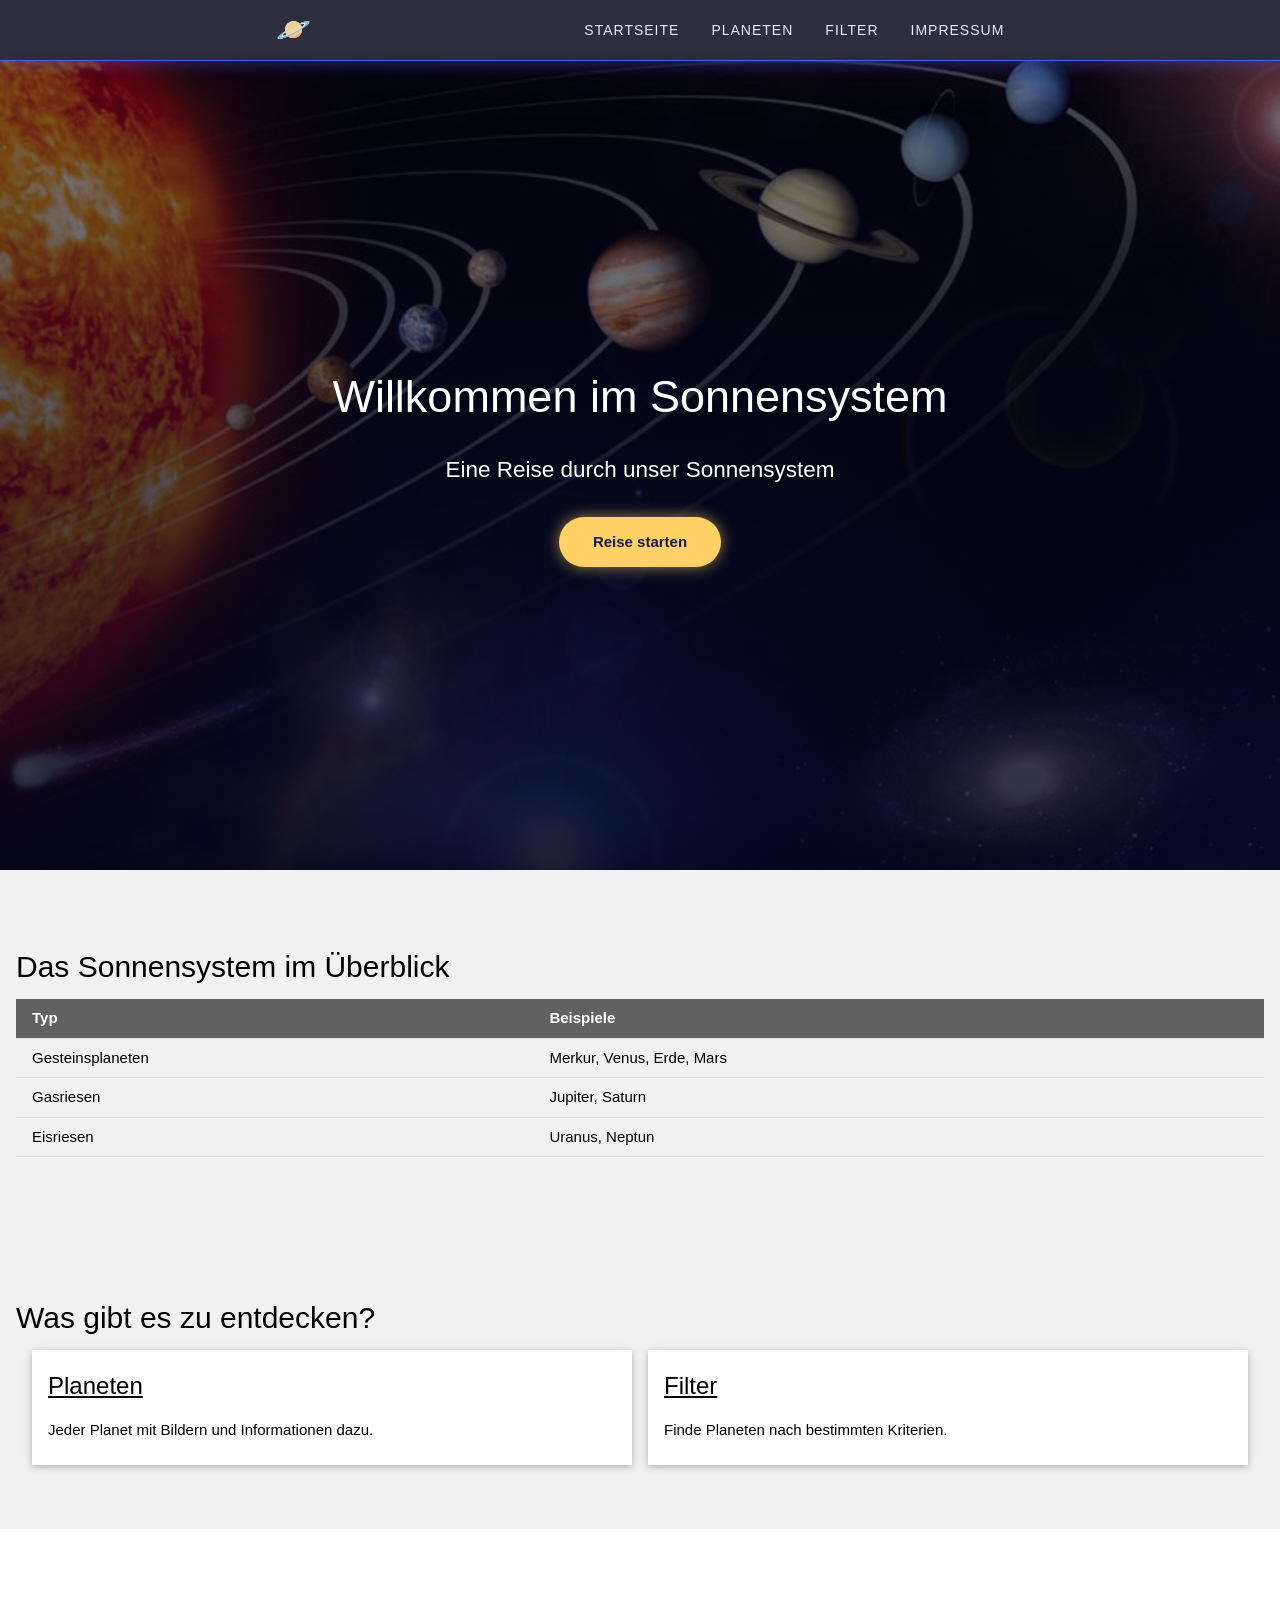
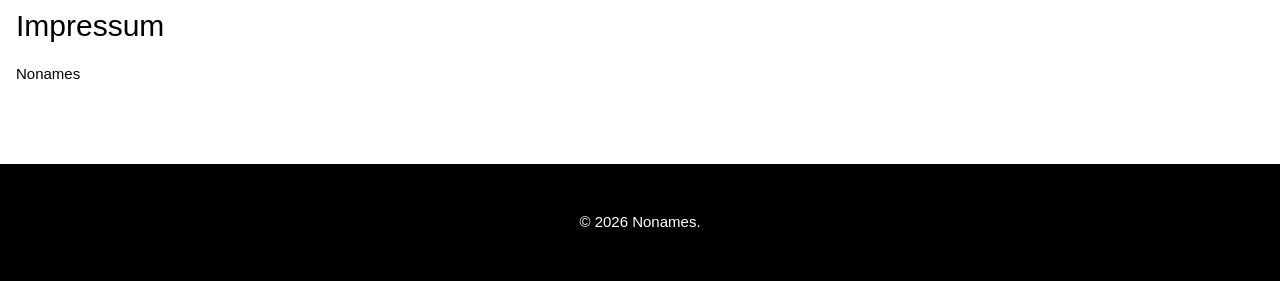
==== index.html @ 69bf3a26 "Navigation in allen Bereichen und den Startbereich gestaltet" ====
<!DOCTYPE html> 
<html lang="de">
    <head>
        <meta charset="UTF-8">
        <meta name="viewport" content="width=device-width, initial-scale=1.0">
        <title>Sonnensystem - Startseite</title>
        
        <link rel="stylesheet" href="https://www.w3schools.com/w3css/4/w3.css">
        <link rel="stylesheet" href="styles.css">    

    </head>
    <body>
        <nav id="navigation" class="w3-top">
            <div class="w3-bar nav-leiste">
            <a href="index.html" class="w3-bar-item nav-logo" aria-label="Zur Startseite">&#x1FA90;</a>

            <div>
            <a href="index.html" class="w3-bar-item nav-link">Startseite</a>
            <a href="gallery.html" class="w3-bar-item nav-link">Planeten</a>
            <a href="test.html" class="w3-bar-item nav-link">Filter</a>
            <a href="#impressum" class="w3-bar-item nav-link">Impressum</a>

            <!--<a href="quiz.html">Quiz</a> ?-->
            </div>
          </div>
        </nav>

<section id="startseite" class="hero">
    <div class="hero-text">
    <h1>Willkommen im Sonnensystem</h1>
 <p>Eine Reise durch unser Sonnensystem</p>
 <!--Button führt direkt zu den Planeten-->
 <a href="gallery.html" class="hero-button">Reise starten</a>
    </div>

</section>

<section id="allgemein" class="w3-container w3-light-grey w3-padding-64">
    <h2>Das Sonnensystem im Überblick</h2>
    <table class="w3-table w3-striped w3-bordered">
        <tr class="w3-dark-grey">
            <th>Typ</th>
            <th>Beispiele</th>
        </tr>
        <tr>
            <td>Gesteinsplaneten</td>
            <td>Merkur, Venus, Erde, Mars</td>
        </tr>
        <tr>
            <td>Gasriesen</td>
            <td>Jupiter, Saturn</td>
        </tr>
        <tr>
            <td>Eisriesen</td>
            <td>Uranus, Neptun</td>
        </tr>

    </table>
</section>

<section id="entdecken" class="w3-container w3-light-grey w3-padding-64">
    <h2>Was gibt es zu entdecken?</h2>
    <div class="w3-row-padding">
        <div class="w3-half">
        <div class="w3-card w3-white w3-padding">
        <h3><a href="gallery.html">Planeten</a></h3>
       <p> Jeder Planet mit Bildern und Informationen dazu. </p>
    </div>
    </div>

    <div class="w3-half">
        <div class="w3-card w3-white w3-padding">
        <h3><a href="test.html">Filter</a></h3>
        <p> Finde Planeten nach bestimmten Kriterien. </p>
    </div>
    </div>
    </div>
</section>

<section id="impressum" class="w3-container w3-padding-64">
    <h2>Impressum</h2>
    <p>Nonames</p>
</section>

<footer id="footer" class="w3-container w3-black w3-center w3-padding-32">
    <p>&copy; 2026 Nonames.</p>
</footer>

    </body>
</html>
---- styles.css ----
nav#navigation {
    background-color: rgba(10,10,30,0.85);
    backdrop-filter: blur(6px);
    border-bottom: 1px solid #4b5bff;
    box-shadow: 0 2px 15px rgba(75,91,255,0.4);
    z-index: 10;

}
.nav-leiste {
    background: transparent;
    padding: 0 20px;
    height: 60px; /* Höhe der Navigationsleiste */
    display: flex;
    align-items: center;
    justify-content: space-between; /*logo links, menü rechts*/

}

body {
    padding-top: 60px; /* Platz für die Navigationsleiste */
}

section {
    scroll-margin-top: 60px; /* Platz für die Navigationsleiste beim Scrollen zu einem Abschnitt */
}

.nav-logo {
    font-size: 28px;
    font-weight: bold;
    color: white;
    letter-spacing: 2px;
    text-decoration: none;
    padding: 8px 0px;
}
.logo-emoji {
    font-size: 32px;
    margin-right: 8px;
    vertical-align: middle;
}


.nav-link {
    color: #e8e8ff;
    padding: 14px 18px;
    text-decoration: none;
    text-transform: uppercase;
    font-size: 14px;
    letter-spacing: 1px;
    border-bottom: 3px solid transparent;
    transition: all 0.3s;
}
.nav-link:hover {
    color: #ffd166;
    border-bottom: 3px solid #ffd166;
}



.hero {
    min-height: 90vh;
    display: flex;
    align-items: center;
    justify-content: center;
    text-align: center;
    color: white;
    /*Dunkler Verlauf über dem Bild*/
    background: linear-gradient(rgba(5,5,30,0.5), rgba(5,5,30,0.85)),
    url("bilder/sonnensystem.jpg") center/cover no-repeat;
}

.hero-text {
    max-width: 700px;
    padding: 20px;
    animation: fadeIn 2s ease-in-out;
}
.hero h1 {
    font-size: 3rem;
    margin: 0 0 10px;
}
.hero p {
    font-size: 1.5rem;
    margin-bottom: 30px;
}
.hero-button {
    display: inline-block;
    padding: 14px 34px;
    color: #1a1a40;
    background-color: #ffd166;
    font-weight: bold;
    text-decoration: none;
    border-radius: 30px;
    box-shadow: 0 0 15px rgba(255,209,102,0.6);
    transition: all 0.3s;
}
.hero-button:hover {
    background-color: #f4a261;
    box-shadow: 0 0 25px rgba(244,162,97,0.8);
    transform: translateY(-3px);
}
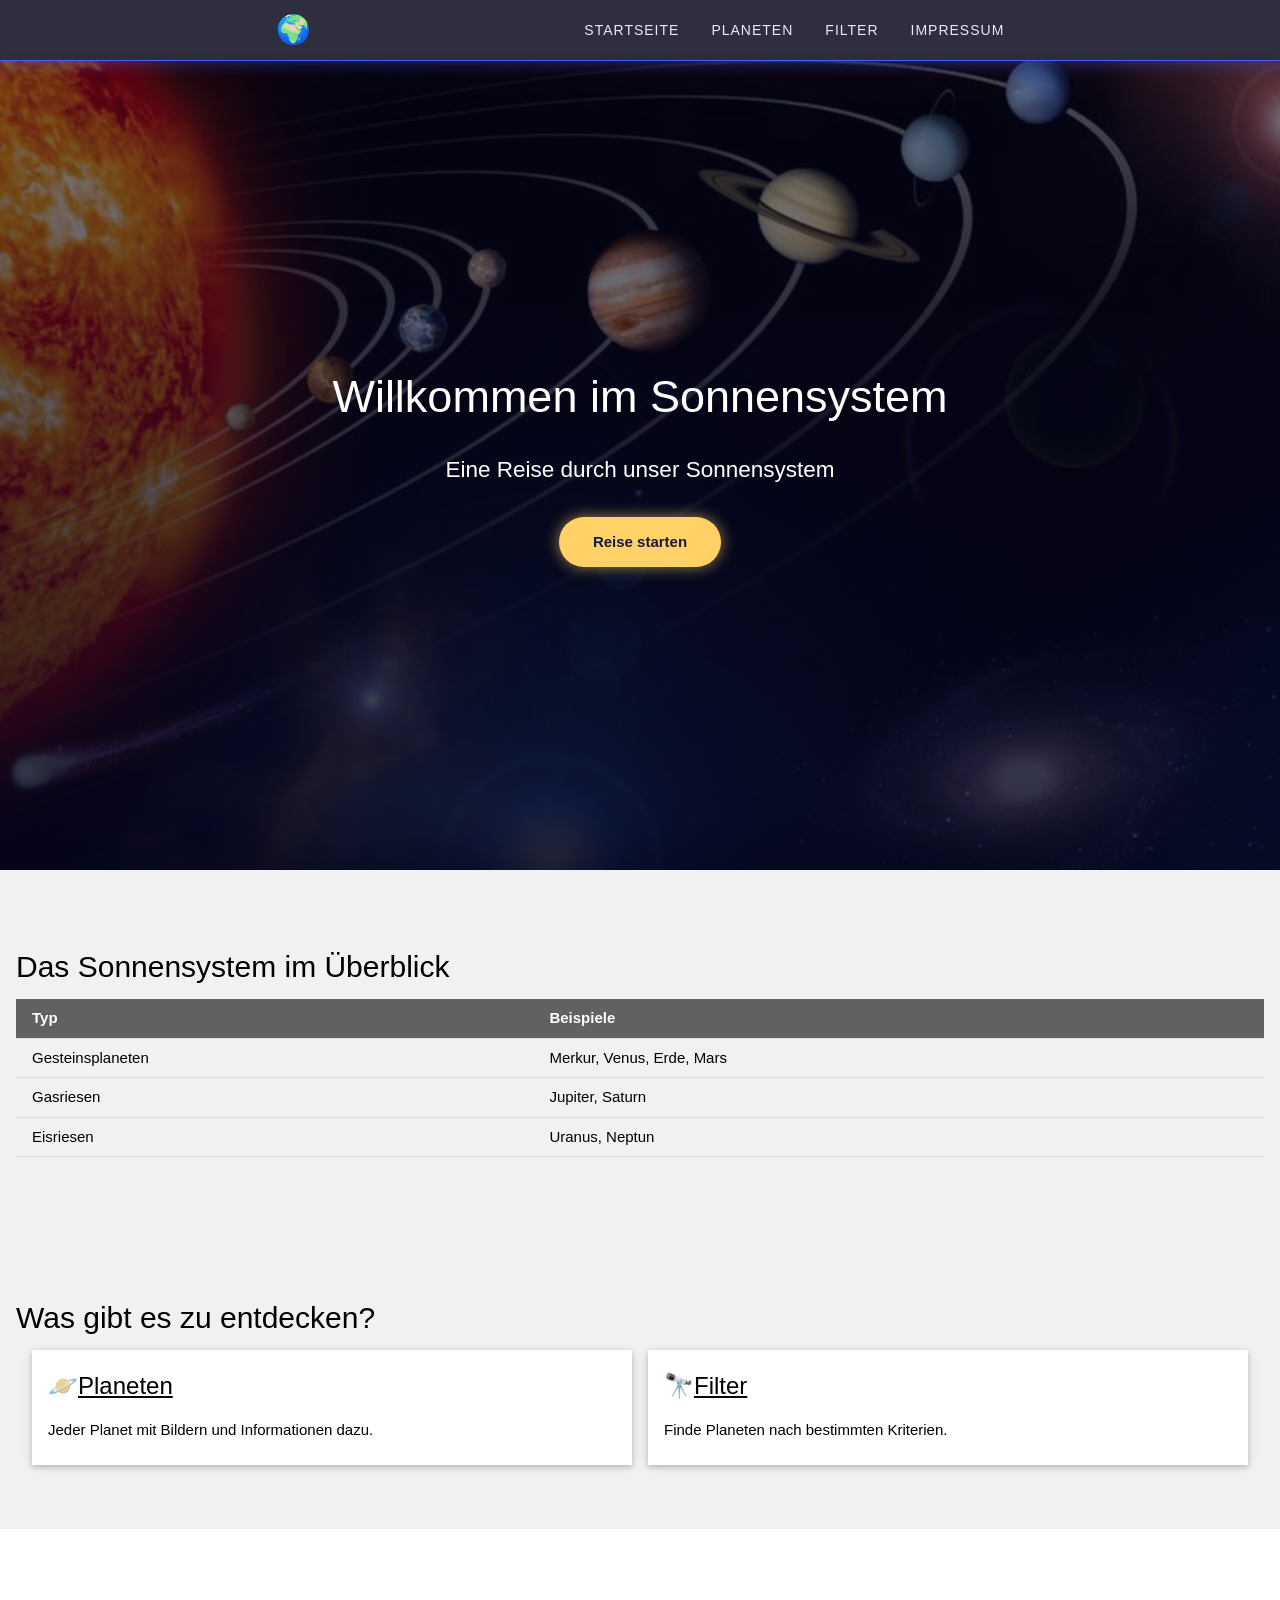
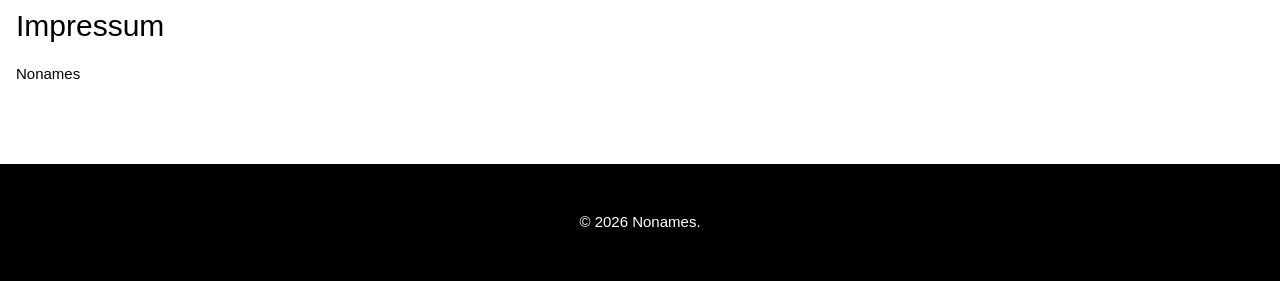
==== commit d4145409: "Style Ergänzungen und verbesserte CSS Datei" ====
--- a/index.html
+++ b/index.html
@@ -12,13 +12,13 @@
     <body>
         <nav id="navigation" class="w3-top">
             <div class="w3-bar nav-leiste">
-            <a href="index.html" class="w3-bar-item nav-logo" aria-label="Zur Startseite">&#x1FA90;</a>
+            <a href="index.html" class="w3-bar-item nav-logo" aria-label="Zur Startseite">&#x1F30D;</a>
 
             <div>
             <a href="index.html" class="w3-bar-item nav-link">Startseite</a>
             <a href="gallery.html" class="w3-bar-item nav-link">Planeten</a>
             <a href="test.html" class="w3-bar-item nav-link">Filter</a>
-            <a href="#impressum" class="w3-bar-item nav-link">Impressum</a>
+            <a href="index.html#impressum" class="w3-bar-item nav-link">Impressum</a>
 
             <!--<a href="quiz.html">Quiz</a> ?-->
             </div>
@@ -63,14 +63,14 @@
     <div class="w3-row-padding">
         <div class="w3-half">
         <div class="w3-card w3-white w3-padding">
-        <h3><a href="gallery.html">Planeten</a></h3>
+        <h3><span class="planet">&#x1FA90;</span><a href="gallery.html">Planeten</a></h3>
        <p> Jeder Planet mit Bildern und Informationen dazu. </p>
     </div>
     </div>
 
     <div class="w3-half">
         <div class="w3-card w3-white w3-padding">
-        <h3><a href="test.html">Filter</a></h3>
+        <h3><span class="filter">&#x1F52D;</span><a href="test.html">Filter</a></h3>
         <p> Finde Planeten nach bestimmten Kriterien. </p>
     </div>
     </div>
--- a/styles.css
+++ b/styles.css
@@ -1,4 +1,4 @@
-nav#navigation {
+nav#navigation { /* Der Übergang */
     background-color: rgba(10,10,30,0.85);
     backdrop-filter: blur(6px);
     border-bottom: 1px solid #4b5bff;
@@ -32,8 +32,8 @@
     text-decoration: none;
     padding: 8px 0px;
 }
-.logo-emoji {
-    font-size: 32px;
+.logo-emoji {   
+    font-size: 36px;
     margin-right: 8px;
     vertical-align: middle;
 }
@@ -84,7 +84,7 @@
 .hero-button {
     display: inline-block;
     padding: 14px 34px;
-    color: #1a1a40;
+    color: #1a1a40; 
     background-color: #ffd166;
     font-weight: bold;
     text-decoration: none;
@@ -96,4 +96,10 @@
     background-color: #f4a261;
     box-shadow: 0 0 25px rgba(244,162,97,0.8);
     transform: translateY(-3px);
+}
+
+footer#footer {
+    background-color: #f1f1f1;
+    padding: 10px;
+    text-align: center;
 }
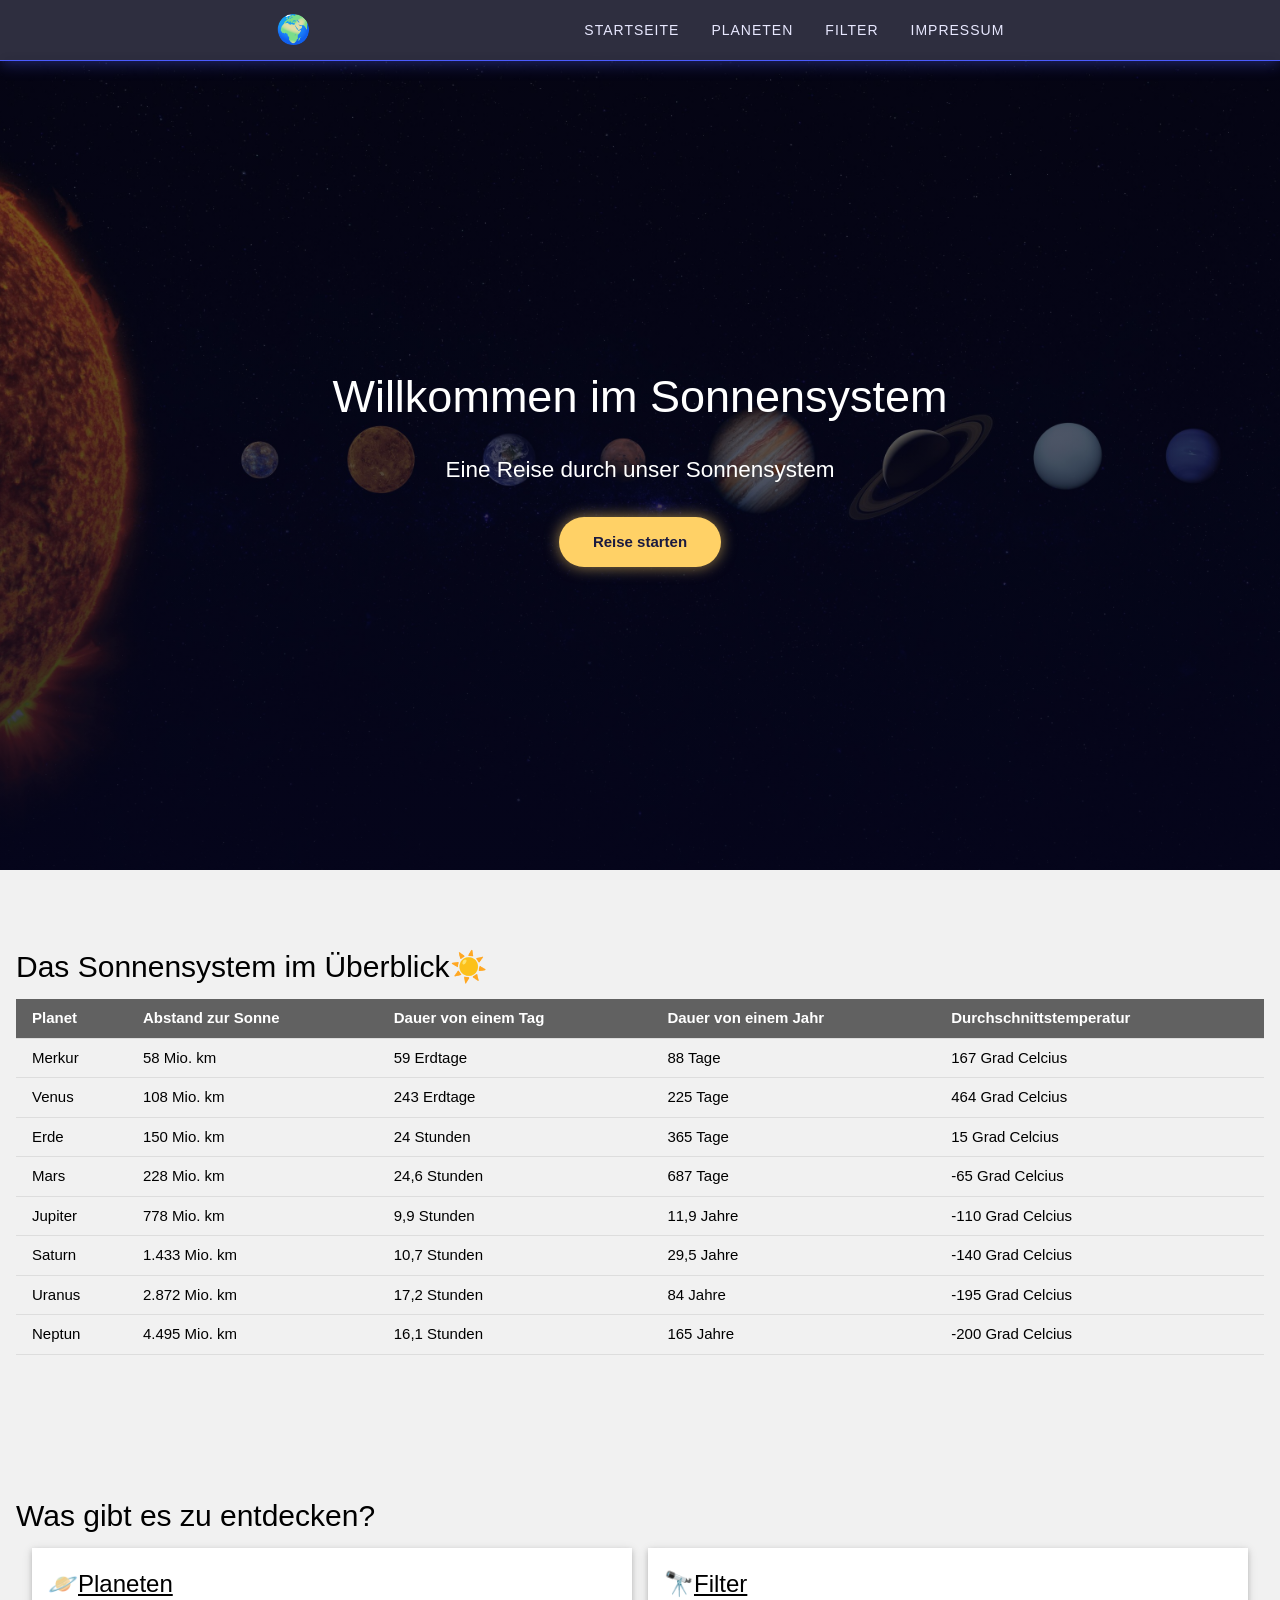
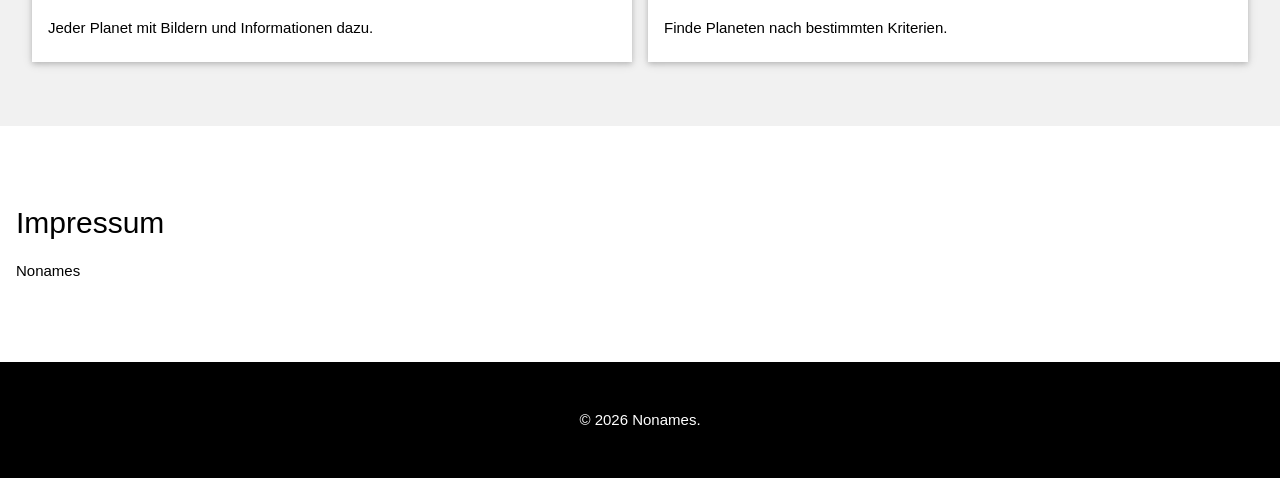
==== commit e7e063a0: "Andere Tabelle auf der Startseite" ====
--- a/index.html
+++ b/index.html
@@ -36,23 +36,70 @@
 </section>
 
 <section id="allgemein" class="w3-container w3-light-grey w3-padding-64">
-    <h2>Das Sonnensystem im Überblick</h2>
+    <h2>Das Sonnensystem im Überblick<span class="sonne">&#x2600;&#xFE0F;</span></h2>     
     <table class="w3-table w3-striped w3-bordered">
         <tr class="w3-dark-grey">
-            <th>Typ</th>
-            <th>Beispiele</th>
+            <th>Planet</th>
+            <th>Abstand zur Sonne</th>
+            <th>Dauer von einem Tag</th>
+            <th>Dauer von einem Jahr</th>
+            <th>Durchschnittstemperatur</th>
         </tr>
         <tr>
-            <td>Gesteinsplaneten</td>
-            <td>Merkur, Venus, Erde, Mars</td>
+            <td>Merkur</td>
+            <td>58 Mio. km</td>
+            <td>59 Erdtage</td>
+            <td>88 Tage</td>
+            <td>167 Grad Celcius</td>
         </tr>
         <tr>
-            <td>Gasriesen</td>
-            <td>Jupiter, Saturn</td>
+            <td>Venus</td>
+            <td>108 Mio. km</td>
+            <td>243 Erdtage</td>
+            <td>225 Tage</td>
+            <td>464 Grad Celcius</td>
         </tr>
         <tr>
-            <td>Eisriesen</td>
-            <td>Uranus, Neptun</td>
+            <td>Erde</td>
+            <td>150 Mio. km</td>
+            <td>24 Stunden</td>
+            <td>365 Tage</td>
+            <td>15 Grad Celcius</td>
+        </tr>
+        <tr>
+            <td>Mars</td>
+            <td>228 Mio. km</td>
+            <td>24,6 Stunden</td>
+            <td>687 Tage</td>
+            <td>-65 Grad Celcius</td>
+        </tr>
+        <tr>
+            <td>Jupiter</td>
+            <td>778 Mio. km</td>
+            <td>9,9 Stunden</td>
+            <td>11,9 Jahre</td>
+            <td>-110 Grad Celcius</td>
+        </tr>
+        <tr>
+            <td>Saturn</td>
+            <td>1.433 Mio. km</td>
+            <td>10,7 Stunden</td>
+            <td>29,5 Jahre</td>
+            <td>-140 Grad Celcius</td>
+        </tr>
+        <tr>
+            <td>Uranus</td>
+            <td>2.872 Mio. km</td>
+            <td>17,2 Stunden</td>
+            <td>84 Jahre</td>
+            <td>-195 Grad Celcius</td>
+        </tr>
+        <tr>
+            <td>Neptun</td>
+            <td>4.495 Mio. km</td>
+            <td>16,1 Stunden</td>
+            <td>165 Jahre</td>
+            <td>-200 Grad Celcius</td>
         </tr>
 
     </table>
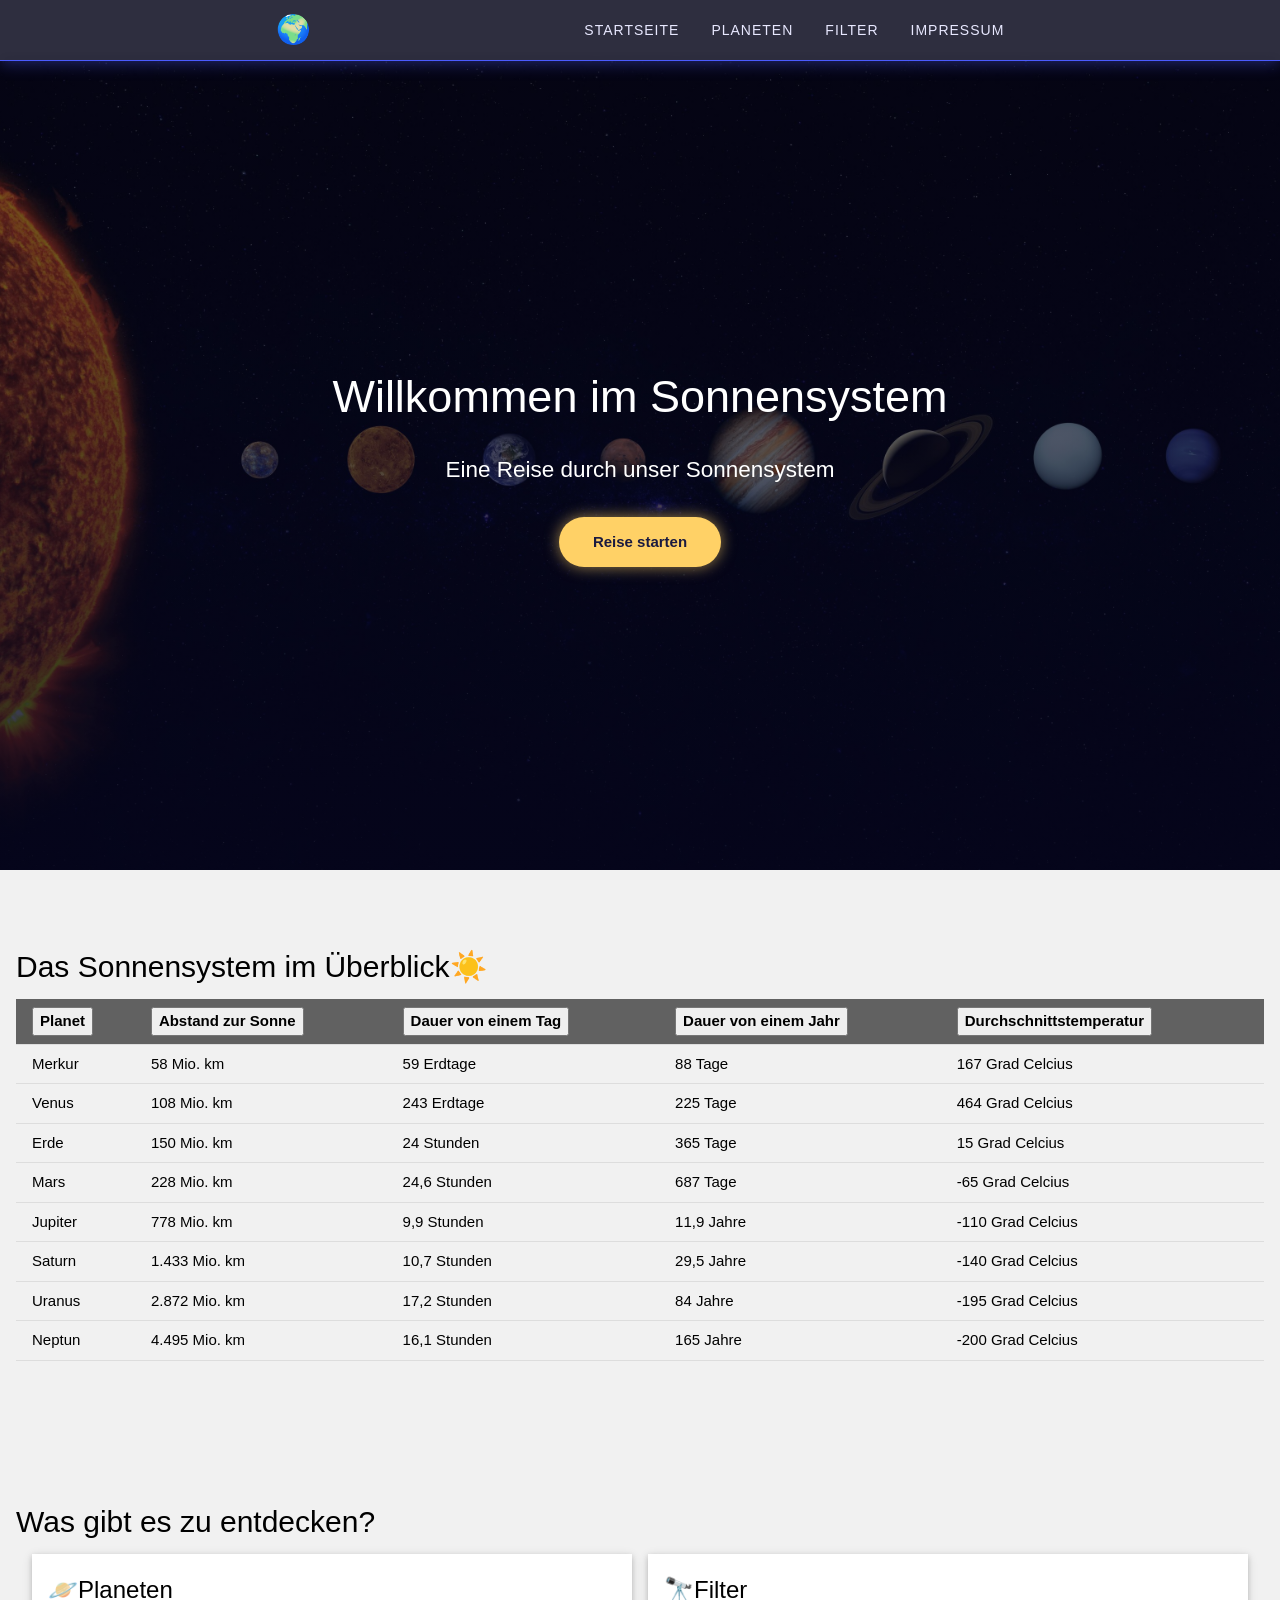
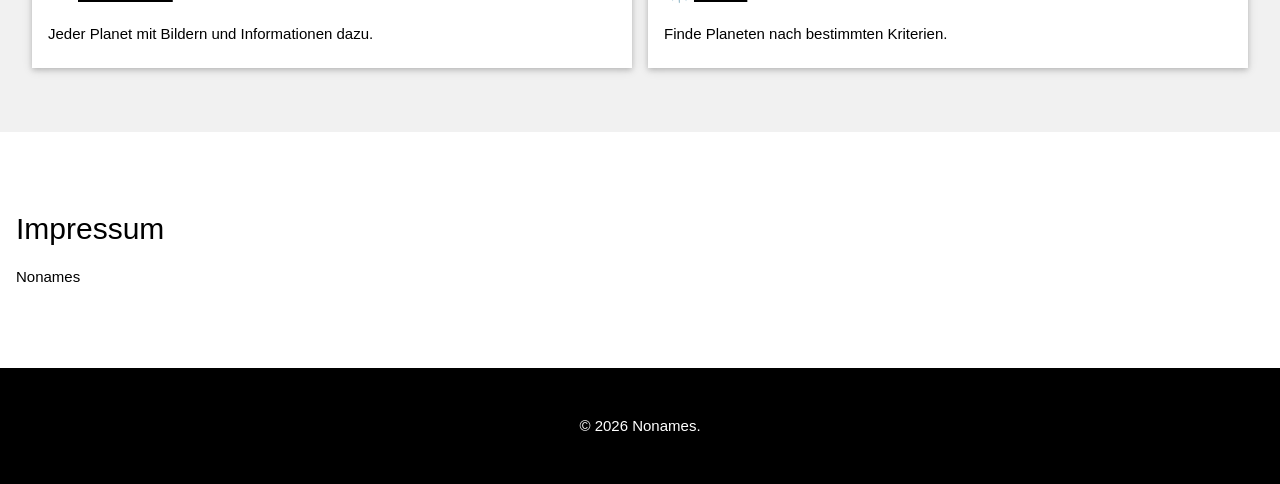
==== commit 78f750b9: "Sortierbare Tabelle" ====
--- a/index.html
+++ b/index.html
@@ -6,7 +6,8 @@
         <title>Sonnensystem - Startseite</title>
         
         <link rel="stylesheet" href="https://www.w3schools.com/w3css/4/w3.css">
-        <link rel="stylesheet" href="styles.css">    
+        <link rel="stylesheet" href="styles.css">   
+        <script src="scripts.js" defer></script>
 
     </head>
     <body>
@@ -39,15 +40,15 @@
     <h2>Das Sonnensystem im Überblick<span class="sonne">&#x2600;&#xFE0F;</span></h2>     
     <table class="w3-table w3-striped w3-bordered">
         <tr class="w3-dark-grey">
-            <th>Planet</th>
-            <th>Abstand zur Sonne</th>
-            <th>Dauer von einem Tag</th>
-            <th>Dauer von einem Jahr</th>
-            <th>Durchschnittstemperatur</th>
+            <th aria-sort="ascending"><button>Planet</button></th>
+            <th aria-sort="ascending"><button>Abstand zur Sonne</button></th>
+            <th aria-sort="ascending"><button>Dauer von einem Tag</button></th>
+            <th aria-sort="ascending"><button>Dauer von einem Jahr</button></th>
+            <th aria-sort="ascending"><button>Durchschnittstemperatur</button></th>
         </tr>
         <tr>
             <td>Merkur</td>
-            <td>58 Mio. km</td>
+            <td>58 Mio. km</td> 
             <td>59 Erdtage</td>
             <td>88 Tage</td>
             <td>167 Grad Celcius</td>
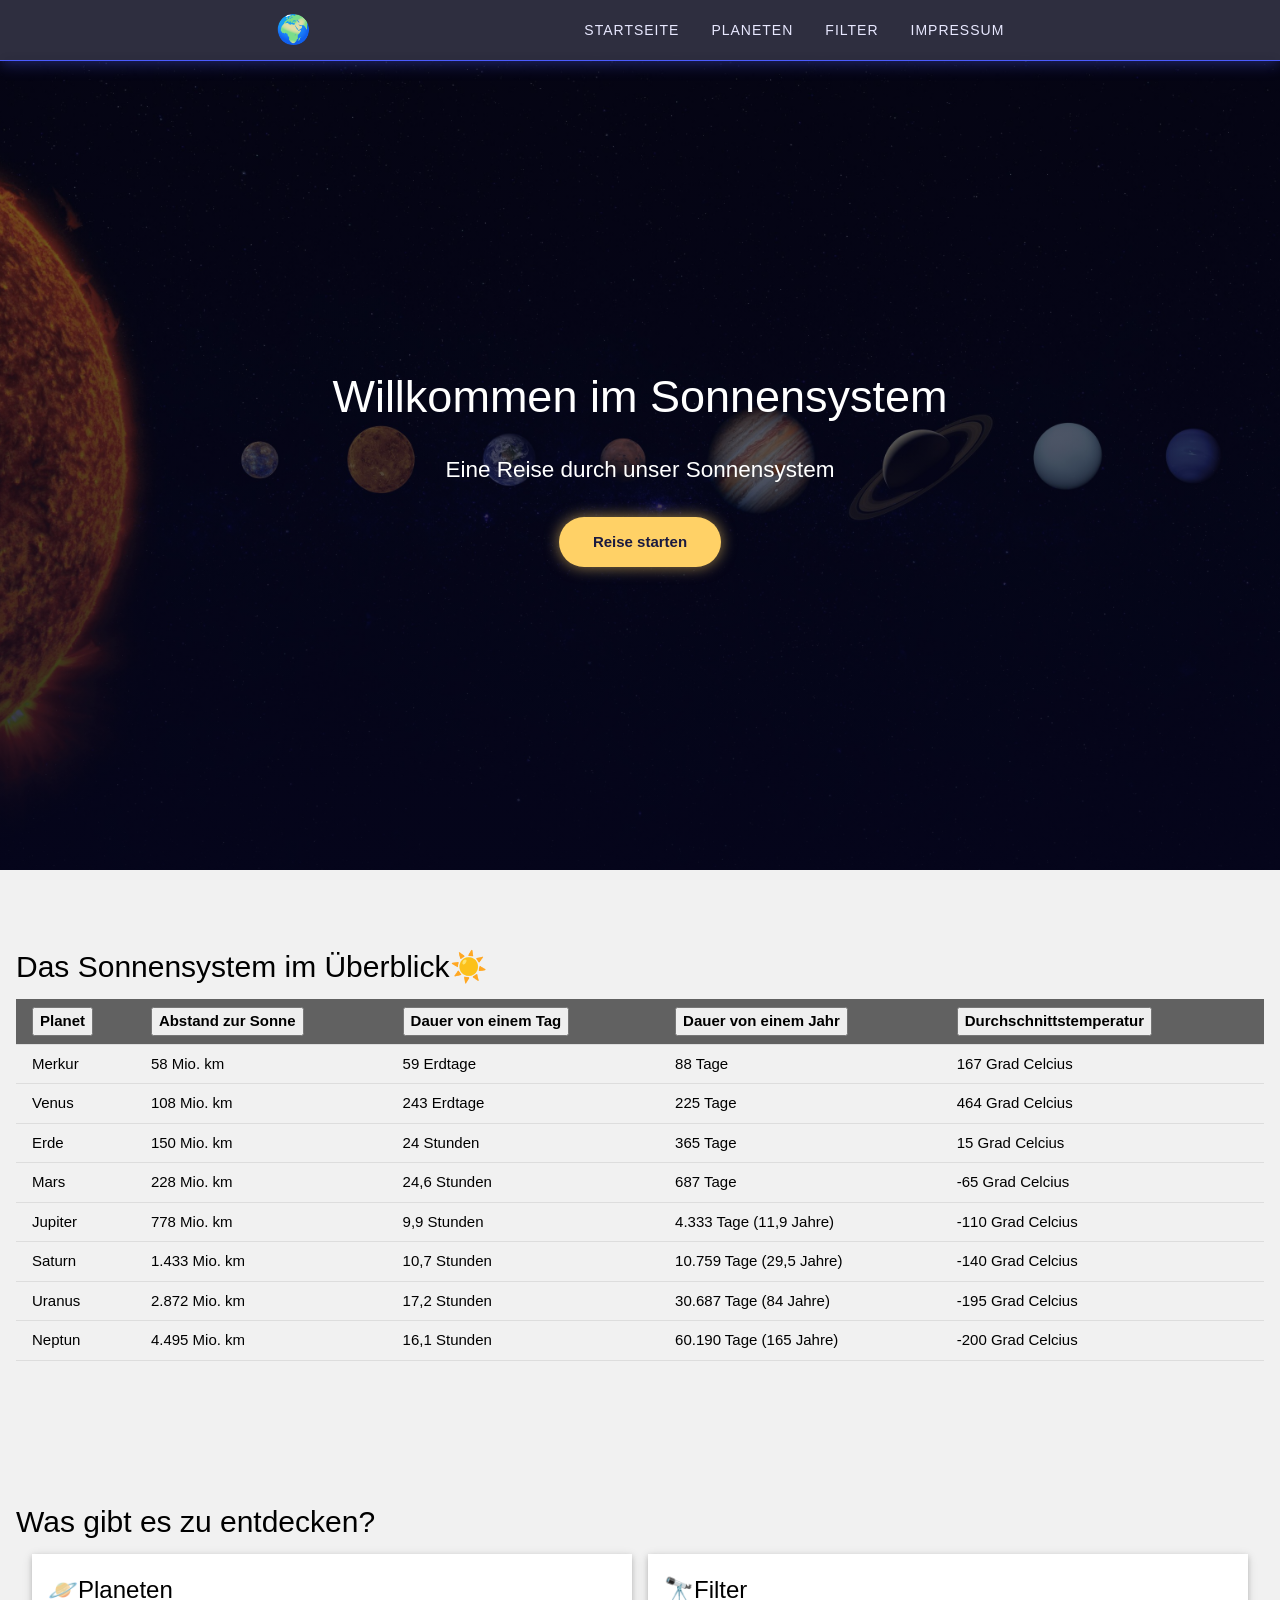
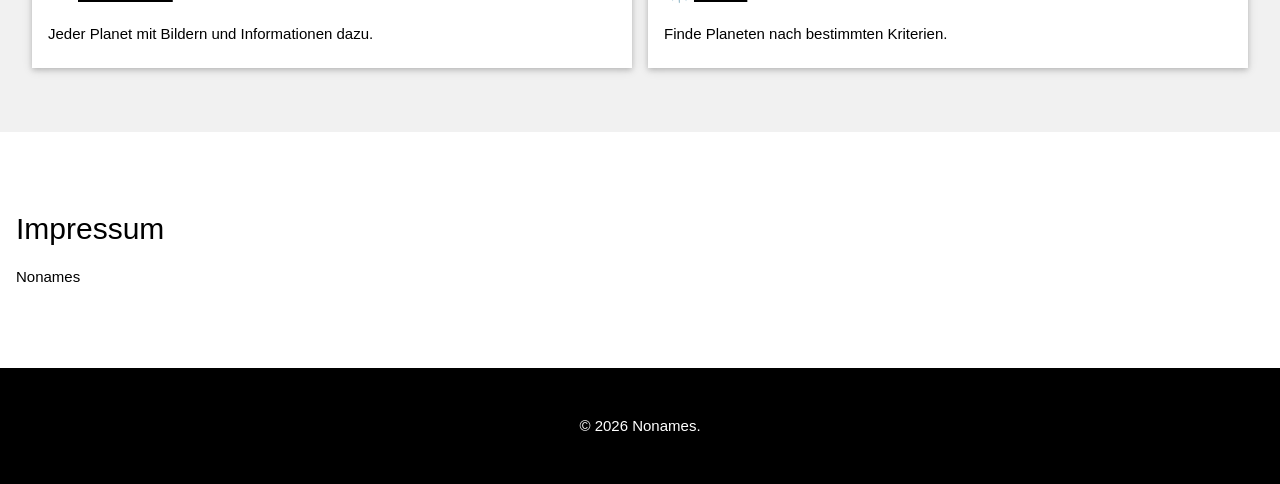
==== commit 716e444b: "Nochmal was für die Tabelle" ====
--- a/index.html
+++ b/index.html
@@ -18,7 +18,7 @@
             <div>
             <a href="index.html" class="w3-bar-item nav-link">Startseite</a>
             <a href="gallery.html" class="w3-bar-item nav-link">Planeten</a>
-            <a href="test.html" class="w3-bar-item nav-link">Filter</a>
+            <a href="filter.html" class="w3-bar-item nav-link">Filter</a>
             <a href="index.html#impressum" class="w3-bar-item nav-link">Impressum</a>
 
             <!--<a href="quiz.html">Quiz</a> ?-->
@@ -78,28 +78,28 @@
             <td>Jupiter</td>
             <td>778 Mio. km</td>
             <td>9,9 Stunden</td>
-            <td>11,9 Jahre</td>
+            <td>4.333 Tage (11,9 Jahre)</td>
             <td>-110 Grad Celcius</td>
         </tr>
         <tr>
             <td>Saturn</td>
             <td>1.433 Mio. km</td>
             <td>10,7 Stunden</td>
-            <td>29,5 Jahre</td>
+            <td>10.759 Tage (29,5 Jahre)</td>
             <td>-140 Grad Celcius</td>
         </tr>
         <tr>
             <td>Uranus</td>
             <td>2.872 Mio. km</td>
             <td>17,2 Stunden</td>
-            <td>84 Jahre</td>
+            <td>30.687 Tage (84 Jahre)</td>
             <td>-195 Grad Celcius</td>
         </tr>
         <tr>
             <td>Neptun</td>
             <td>4.495 Mio. km</td>
             <td>16,1 Stunden</td>
-            <td>165 Jahre</td>
+            <td>60.190 Tage (165 Jahre)</td>
             <td>-200 Grad Celcius</td>
         </tr>
 
